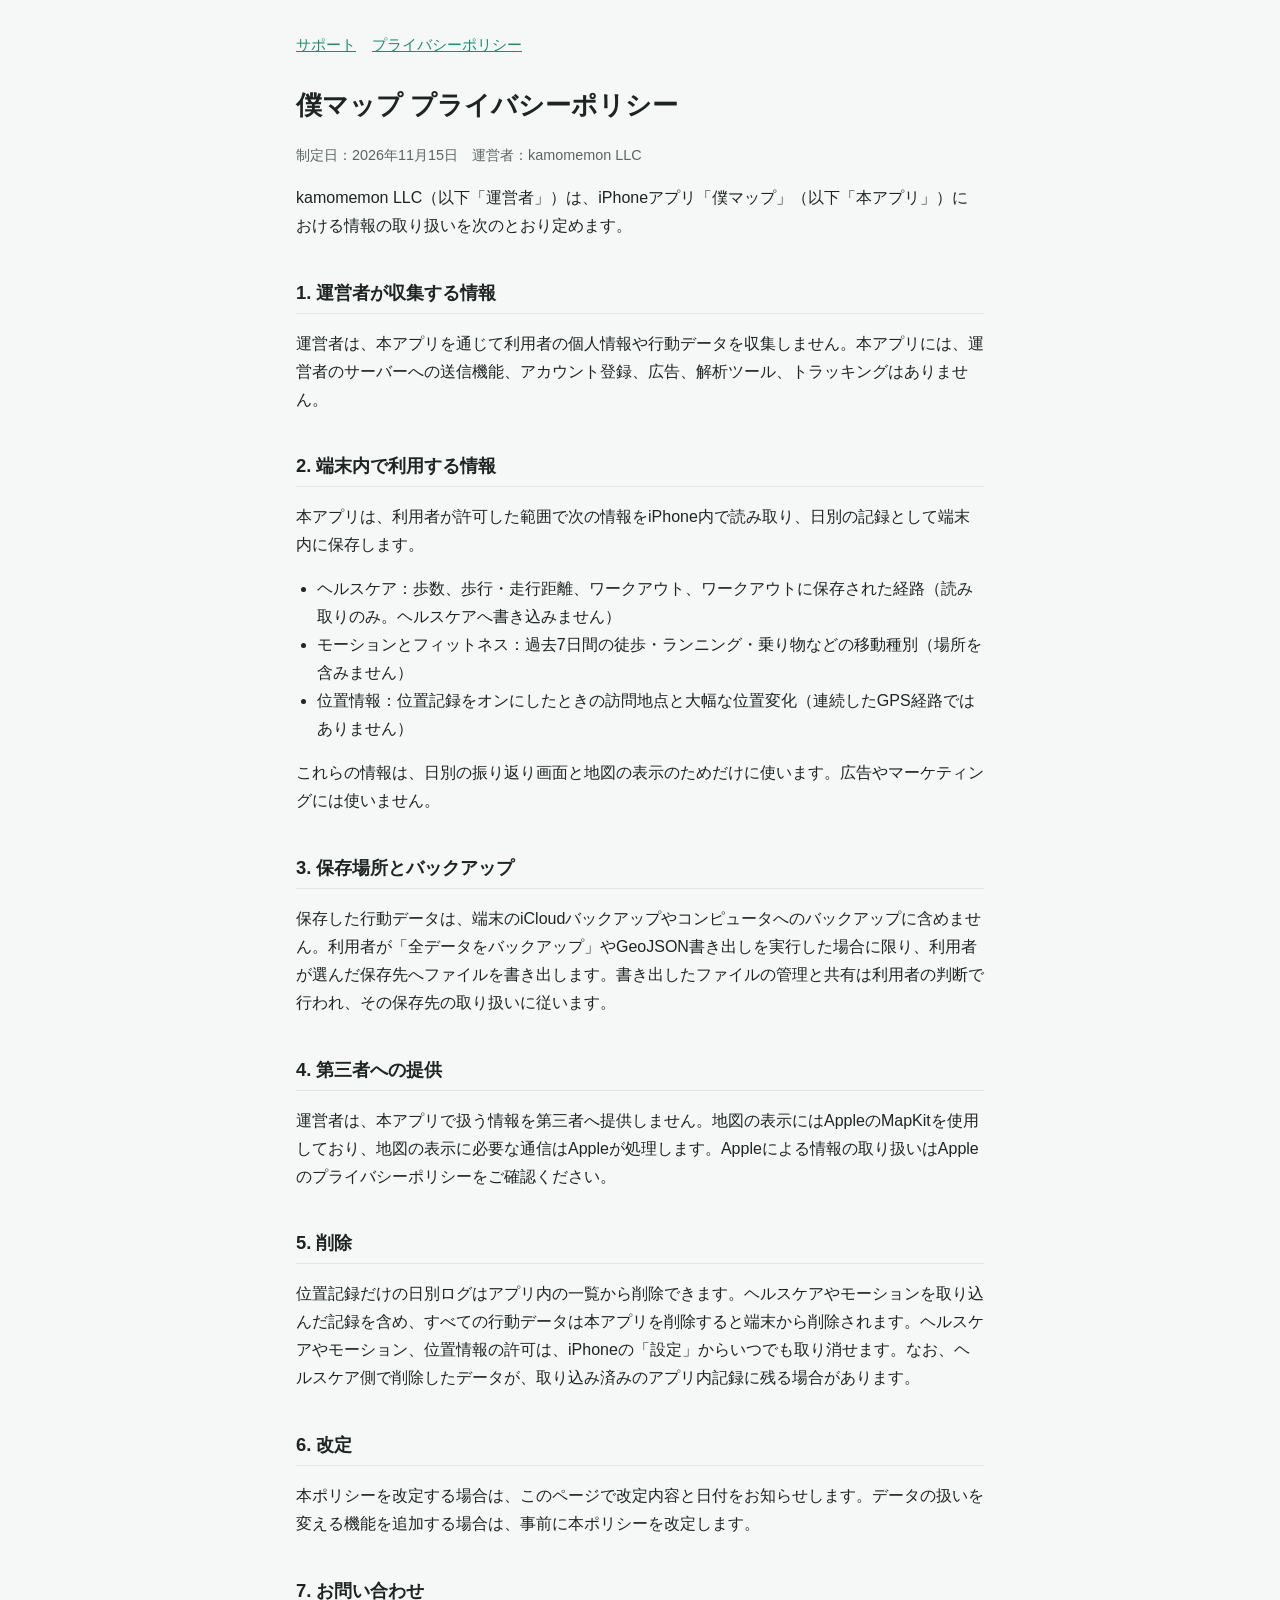
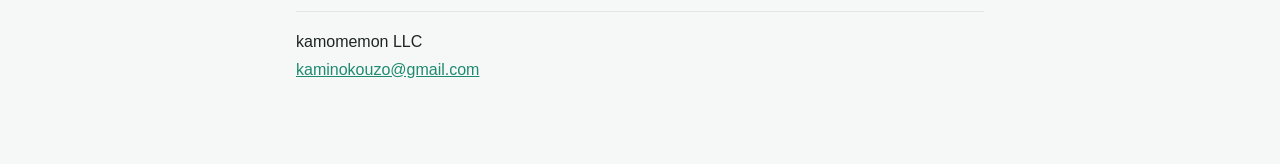
==== privacy.html @ a394641e "僕マップ サポートとプライバシーポリシー Co-Authored-By: Claude Opus 5.5 <noreply@anthropic.com>" ====
<!doctype html><html lang="ja"><head><meta charset="utf-8"><meta name="viewport" content="width=device-width,initial-scale=1"><title>僕マップ プライバシーポリシー</title><link rel="stylesheet" href="style.css"></head><body><main>
<nav><a href="./">サポート</a><a href="privacy.html">プライバシーポリシー</a></nav>
<h1>僕マップ プライバシーポリシー</h1>
<p class="muted">制定日：2026年11月15日　運営者：kamomemon LLC</p>
<p>kamomemon LLC（以下「運営者」）は、iPhoneアプリ「僕マップ」（以下「本アプリ」）における情報の取り扱いを次のとおり定めます。</p>
<h2>1. 運営者が収集する情報</h2>
<p>運営者は、本アプリを通じて利用者の個人情報や行動データを収集しません。本アプリには、運営者のサーバーへの送信機能、アカウント登録、広告、解析ツール、トラッキングはありません。</p>
<h2>2. 端末内で利用する情報</h2>
<p>本アプリは、利用者が許可した範囲で次の情報をiPhone内で読み取り、日別の記録として端末内に保存します。</p>
<ul>
<li>ヘルスケア：歩数、歩行・走行距離、ワークアウト、ワークアウトに保存された経路（読み取りのみ。ヘルスケアへ書き込みません）</li>
<li>モーションとフィットネス：過去7日間の徒歩・ランニング・乗り物などの移動種別（場所を含みません）</li>
<li>位置情報：位置記録をオンにしたときの訪問地点と大幅な位置変化（連続したGPS経路ではありません）</li>
</ul>
<p>これらの情報は、日別の振り返り画面と地図の表示のためだけに使います。広告やマーケティングには使いません。</p>
<h2>3. 保存場所とバックアップ</h2>
<p>保存した行動データは、端末のiCloudバックアップやコンピュータへのバックアップに含めません。利用者が「全データをバックアップ」やGeoJSON書き出しを実行した場合に限り、利用者が選んだ保存先へファイルを書き出します。書き出したファイルの管理と共有は利用者の判断で行われ、その保存先の取り扱いに従います。</p>
<h2>4. 第三者への提供</h2>
<p>運営者は、本アプリで扱う情報を第三者へ提供しません。地図の表示にはAppleのMapKitを使用しており、地図の表示に必要な通信はAppleが処理します。Appleによる情報の取り扱いはAppleのプライバシーポリシーをご確認ください。</p>
<h2>5. 削除</h2>
<p>位置記録だけの日別ログはアプリ内の一覧から削除できます。ヘルスケアやモーションを取り込んだ記録を含め、すべての行動データは本アプリを削除すると端末から削除されます。ヘルスケアやモーション、位置情報の許可は、iPhoneの「設定」からいつでも取り消せます。なお、ヘルスケア側で削除したデータが、取り込み済みのアプリ内記録に残る場合があります。</p>
<h2>6. 改定</h2>
<p>本ポリシーを改定する場合は、このページで改定内容と日付をお知らせします。データの扱いを変える機能を追加する場合は、事前に本ポリシーを改定します。</p>
<h2>7. お問い合わせ</h2>
<p>kamomemon LLC<br><a href="mailto:kaminokouzo@gmail.com">kaminokouzo@gmail.com</a></p>
</main></body></html>
---- style.css ----
:root{--bg:#f6f8f7;--fg:#1d2422;--muted:#5b6662;--accent:#1f8a70;--card:#fff;--line:#dfe6e3}
@media (prefers-color-scheme:dark){:root{--bg:#121615;--fg:#e8eeec;--muted:#9aa7a2;--accent:#5fd0ae;--card:#1b201f;--line:#2b3331}}
*{box-sizing:border-box}body{margin:0;background:var(--bg);color:var(--fg);font:16px/1.75 -apple-system,BlinkMacSystemFont,"Hiragino Sans","Noto Sans JP",sans-serif}
main{max-width:720px;margin:0 auto;padding:32px 16px 64px}h1{font-size:1.6rem;margin:.2em 0 .6em}h2{font-size:1.15rem;margin:2em 0 .4em;border-bottom:1px solid var(--line);padding-bottom:.2em}
a{color:var(--accent)}nav{display:flex;gap:16px;font-size:.95rem;margin-bottom:24px}.muted{color:var(--muted);font-size:.9rem}ul{padding-left:1.3em}
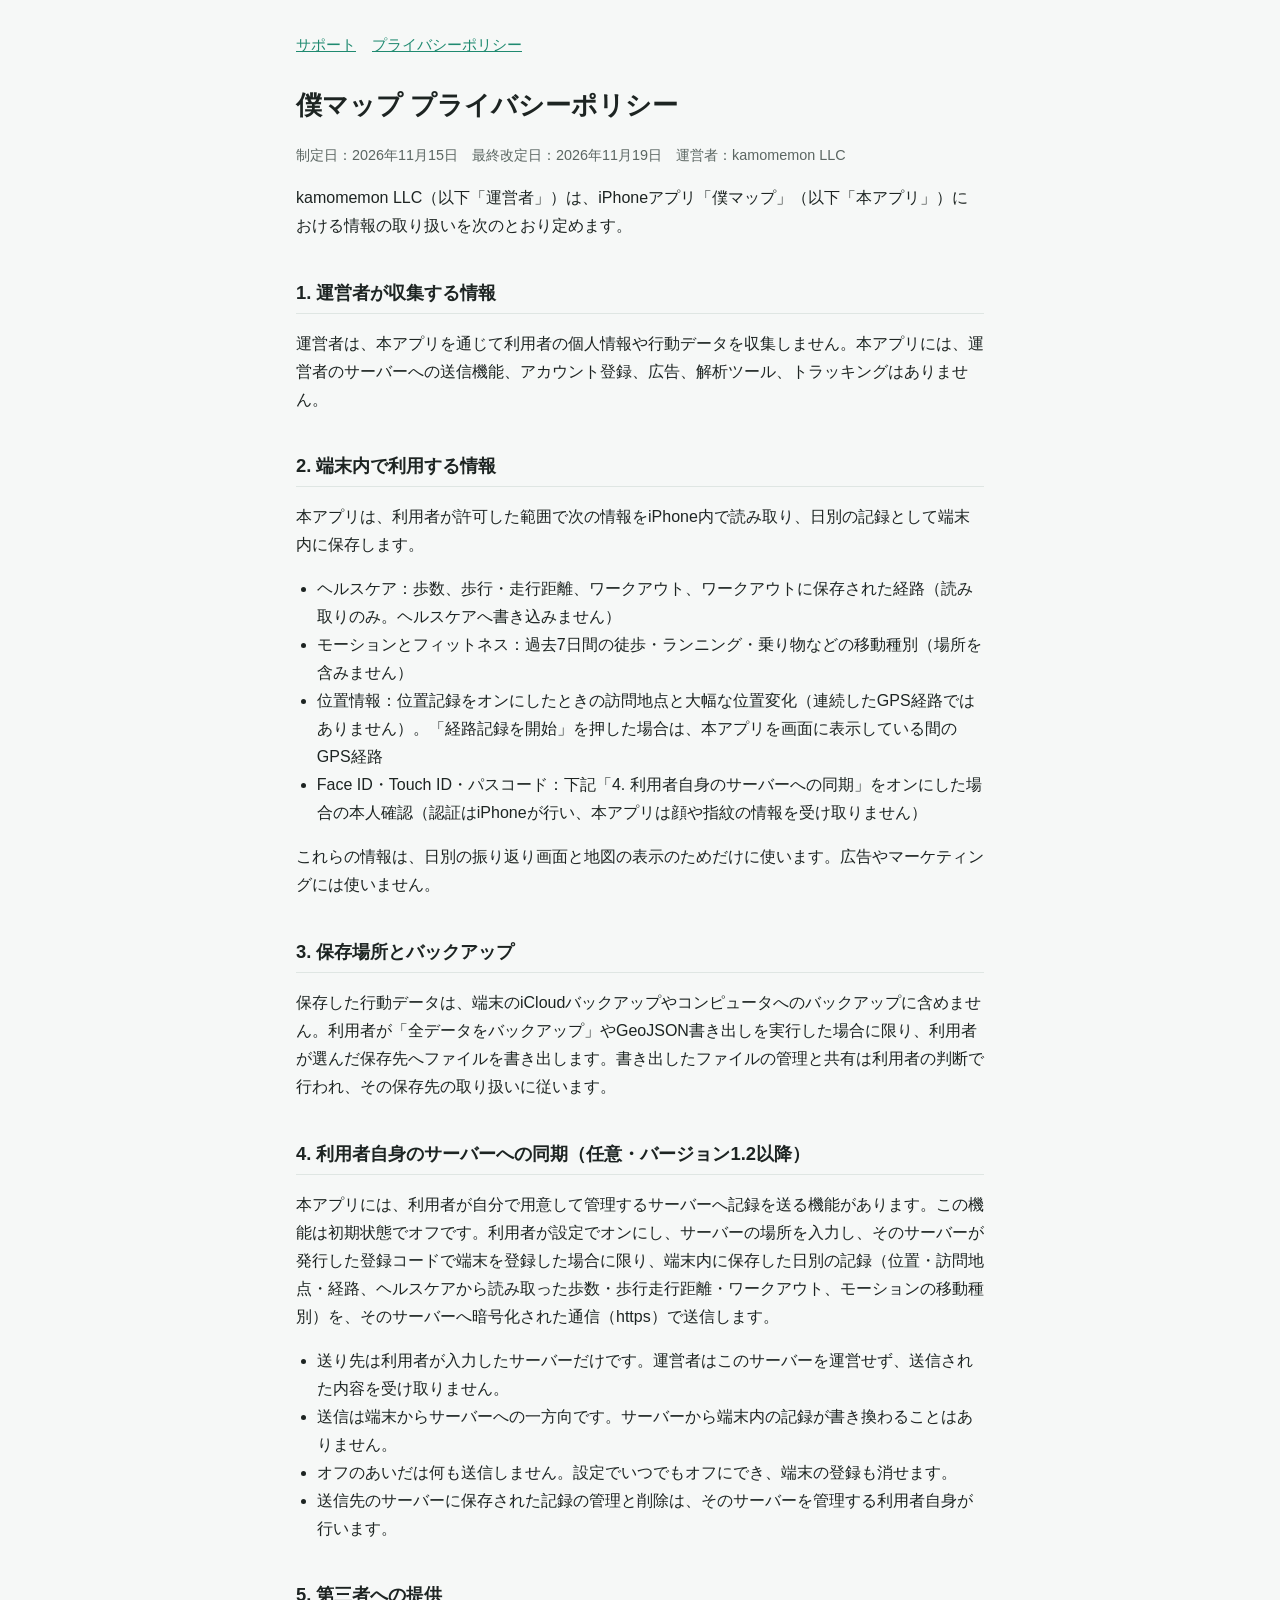
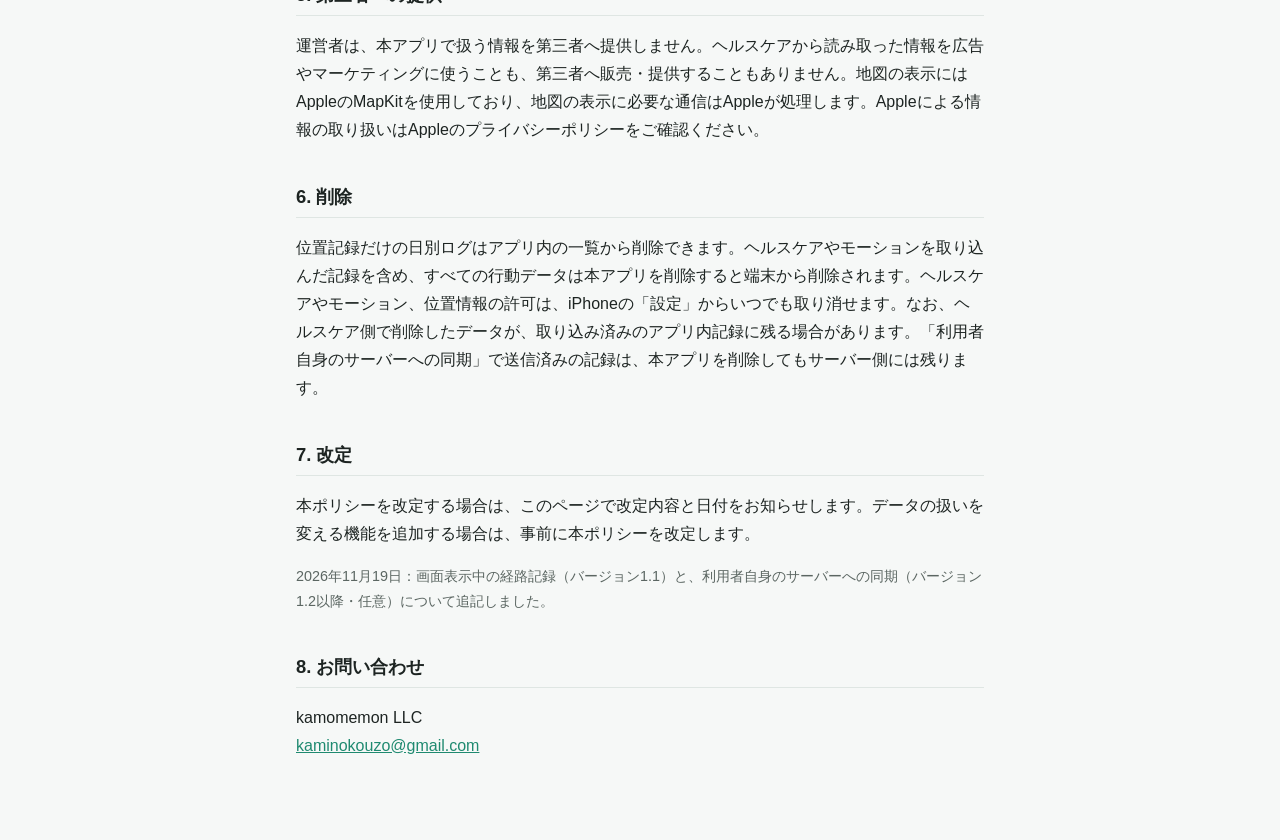
==== commit 616c38e2: "プライバシーポリシー: 経路記録 (1.1) と利用者自身のサーバーへの同期 (1.2 以降・任意) を追記 Co-Authored-By: Claude Fable 5.2 <noreply@ant" ====
--- a/privacy.html
+++ b/privacy.html
@@ -1,7 +1,7 @@
 <!doctype html><html lang="ja"><head><meta charset="utf-8"><meta name="viewport" content="width=device-width,initial-scale=1"><title>僕マップ プライバシーポリシー</title><link rel="stylesheet" href="style.css"></head><body><main>
 <nav><a href="./">サポート</a><a href="privacy.html">プライバシーポリシー</a></nav>
 <h1>僕マップ プライバシーポリシー</h1>
-<p class="muted">制定日：2026年11月15日　運営者：kamomemon LLC</p>
+<p class="muted">制定日：2026年11月15日　最終改定日：2026年11月19日　運営者：kamomemon LLC</p>
 <p>kamomemon LLC（以下「運営者」）は、iPhoneアプリ「僕マップ」（以下「本アプリ」）における情報の取り扱いを次のとおり定めます。</p>
 <h2>1. 運営者が収集する情報</h2>
 <p>運営者は、本アプリを通じて利用者の個人情報や行動データを収集しません。本アプリには、運営者のサーバーへの送信機能、アカウント登録、広告、解析ツール、トラッキングはありません。</p>
@@ -10,17 +10,27 @@
 <ul>
 <li>ヘルスケア：歩数、歩行・走行距離、ワークアウト、ワークアウトに保存された経路（読み取りのみ。ヘルスケアへ書き込みません）</li>
 <li>モーションとフィットネス：過去7日間の徒歩・ランニング・乗り物などの移動種別（場所を含みません）</li>
-<li>位置情報：位置記録をオンにしたときの訪問地点と大幅な位置変化（連続したGPS経路ではありません）</li>
+<li>位置情報：位置記録をオンにしたときの訪問地点と大幅な位置変化（連続したGPS経路ではありません）。「経路記録を開始」を押した場合は、本アプリを画面に表示している間のGPS経路</li>
+<li>Face ID・Touch ID・パスコード：下記「4. 利用者自身のサーバーへの同期」をオンにした場合の本人確認（認証はiPhoneが行い、本アプリは顔や指紋の情報を受け取りません）</li>
 </ul>
 <p>これらの情報は、日別の振り返り画面と地図の表示のためだけに使います。広告やマーケティングには使いません。</p>
 <h2>3. 保存場所とバックアップ</h2>
 <p>保存した行動データは、端末のiCloudバックアップやコンピュータへのバックアップに含めません。利用者が「全データをバックアップ」やGeoJSON書き出しを実行した場合に限り、利用者が選んだ保存先へファイルを書き出します。書き出したファイルの管理と共有は利用者の判断で行われ、その保存先の取り扱いに従います。</p>
-<h2>4. 第三者への提供</h2>
-<p>運営者は、本アプリで扱う情報を第三者へ提供しません。地図の表示にはAppleのMapKitを使用しており、地図の表示に必要な通信はAppleが処理します。Appleによる情報の取り扱いはAppleのプライバシーポリシーをご確認ください。</p>
-<h2>5. 削除</h2>
-<p>位置記録だけの日別ログはアプリ内の一覧から削除できます。ヘルスケアやモーションを取り込んだ記録を含め、すべての行動データは本アプリを削除すると端末から削除されます。ヘルスケアやモーション、位置情報の許可は、iPhoneの「設定」からいつでも取り消せます。なお、ヘルスケア側で削除したデータが、取り込み済みのアプリ内記録に残る場合があります。</p>
-<h2>6. 改定</h2>
+<h2>4. 利用者自身のサーバーへの同期（任意・バージョン1.2以降）</h2>
+<p>本アプリには、利用者が自分で用意して管理するサーバーへ記録を送る機能があります。この機能は初期状態でオフです。利用者が設定でオンにし、サーバーの場所を入力し、そのサーバーが発行した登録コードで端末を登録した場合に限り、端末内に保存した日別の記録（位置・訪問地点・経路、ヘルスケアから読み取った歩数・歩行走行距離・ワークアウト、モーションの移動種別）を、そのサーバーへ暗号化された通信（https）で送信します。</p>
+<ul>
+<li>送り先は利用者が入力したサーバーだけです。運営者はこのサーバーを運営せず、送信された内容を受け取りません。</li>
+<li>送信は端末からサーバーへの一方向です。サーバーから端末内の記録が書き換わることはありません。</li>
+<li>オフのあいだは何も送信しません。設定でいつでもオフにでき、端末の登録も消せます。</li>
+<li>送信先のサーバーに保存された記録の管理と削除は、そのサーバーを管理する利用者自身が行います。</li>
+</ul>
+<h2>5. 第三者への提供</h2>
+<p>運営者は、本アプリで扱う情報を第三者へ提供しません。ヘルスケアから読み取った情報を広告やマーケティングに使うことも、第三者へ販売・提供することもありません。地図の表示にはAppleのMapKitを使用しており、地図の表示に必要な通信はAppleが処理します。Appleによる情報の取り扱いはAppleのプライバシーポリシーをご確認ください。</p>
+<h2>6. 削除</h2>
+<p>位置記録だけの日別ログはアプリ内の一覧から削除できます。ヘルスケアやモーションを取り込んだ記録を含め、すべての行動データは本アプリを削除すると端末から削除されます。ヘルスケアやモーション、位置情報の許可は、iPhoneの「設定」からいつでも取り消せます。なお、ヘルスケア側で削除したデータが、取り込み済みのアプリ内記録に残る場合があります。「利用者自身のサーバーへの同期」で送信済みの記録は、本アプリを削除してもサーバー側には残ります。</p>
+<h2>7. 改定</h2>
 <p>本ポリシーを改定する場合は、このページで改定内容と日付をお知らせします。データの扱いを変える機能を追加する場合は、事前に本ポリシーを改定します。</p>
-<h2>7. お問い合わせ</h2>
+<p class="muted">2026年11月19日：画面表示中の経路記録（バージョン1.1）と、利用者自身のサーバーへの同期（バージョン1.2以降・任意）について追記しました。</p>
+<h2>8. お問い合わせ</h2>
 <p>kamomemon LLC<br><a href="mailto:kaminokouzo@gmail.com">kaminokouzo@gmail.com</a></p>
 </main></body></html>
